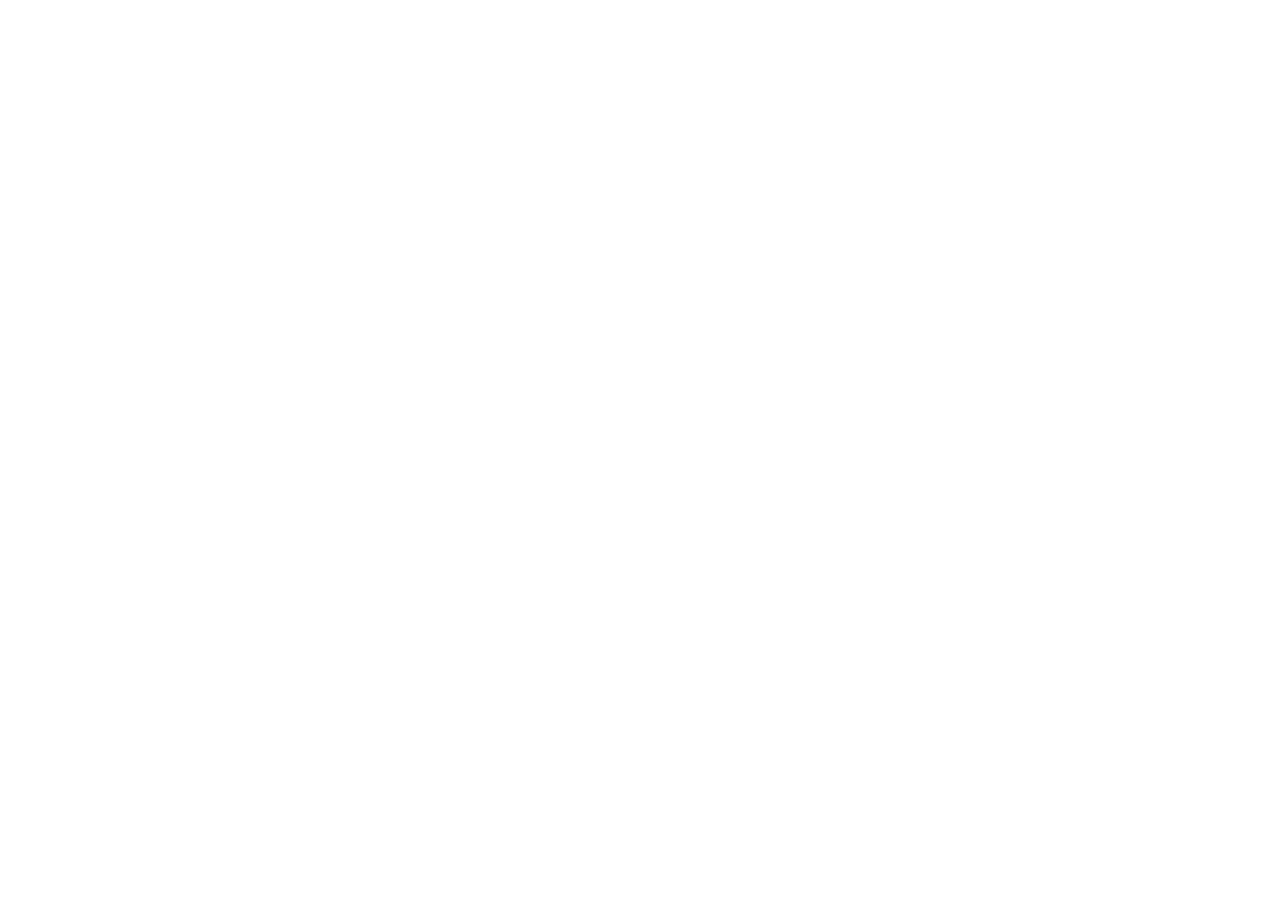
==== src/index.html @ 048a061e "initial commit" ====
<!DOCTYPE html>
<html lang="en">

<head>
    <meta charset="UTF-8">
    <meta http-equiv="X-UA-Compatible" content="IE=edge">
    <meta name="viewport" content="width=device-width, initial-scale=1.0">
    <title>Welcome To twitter</title>
</head>

<body>

</body>

</html>
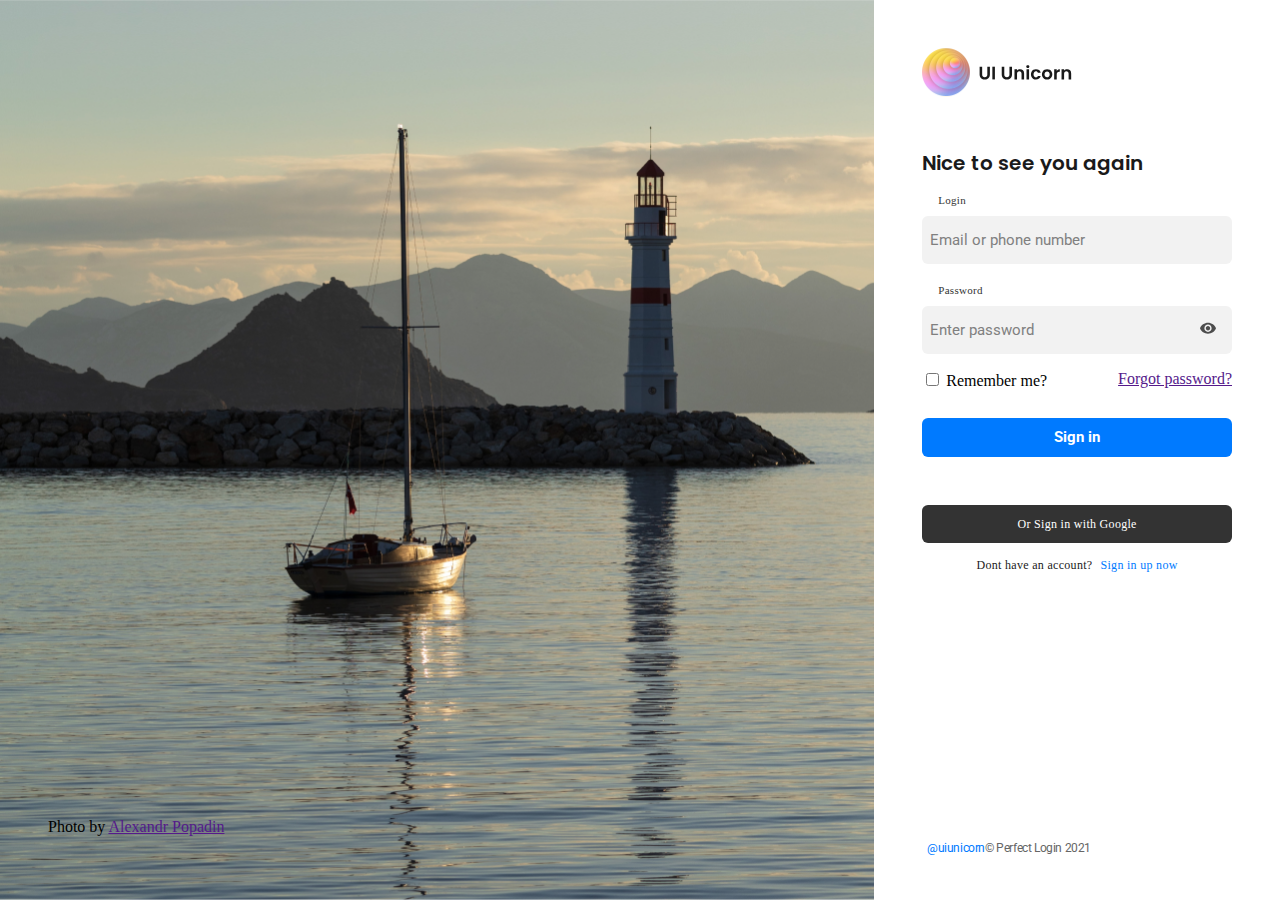
==== commit e6a8f43b: "mobile" ====
--- a/src/index.html
+++ b/src/index.html
@@ -5,11 +5,78 @@
     <meta charset="UTF-8">
     <meta http-equiv="X-UA-Compatible" content="IE=edge">
     <meta name="viewport" content="width=device-width, initial-scale=1.0">
-    <title>Welcome To twitter</title>
+    <title>Welcome To Unicorn Auth Page</title>
+    <link rel="stylesheet" href="style.css">
 </head>
 
 <body>
 
+    <div id="main-container">
+        <section id="left">
+            <div class="photo-copyright">
+                <p class="dicclaimer">Photo by <span> <a href="">Alexandr Popadin</a></span></p>
+            </div>
+        </section>
+
+        <section id="right">
+            <div id="right-wrapper">
+
+
+                <div class="header">
+                    <div>
+                        <img src="../resources/UI-Unicorn-Logo.svg" alt="">
+                    </div>
+                </div>
+
+                <h1>Nice to see you again</h1>
+
+                <form action="">
+                    <div class="form-text-input">
+                        <label for="">Login</label>
+                        <input type="text" id="email-phone" class="text-input form-primary-box" placeholder="Email or phone number">
+                    </div>
+
+                    <div class="form-text-input">
+                        <label for="">Password</label>
+                        <input type="password" id="password" class="text-input form-primary-box" placeholder="Enter password">
+                        <img class="password-toggle-eye" src="../resources/Login-Icons.svg" alt="">
+                    </div>
+
+                    <div class="extra-links">
+                        <div class="checkbox-input">
+                            <div>
+                                <input type="checkbox" id="round-checkbox" class="chekbox round">
+                                <label for="round-checkbox">Remember&nbsp;me?</label>
+                            </div>
+                            <a href="" class="forgot-password">Forgot password?</a>
+                        </div>
+                    </div>
+
+                    <button id="signin-btn" type="submit" class="primary-btn">Sign in</button>
+                    <button id="signin-google-btn" type="submit" class="primary-btn">Or Sign in with Google</button>
+                </form>
+
+                <div class="form-footer">
+                    <p>Dont have an account?</p>
+
+                    <a href="">Sign in up now</a>
+                </div>
+
+                <div class="page-bottom">
+                    <footer>
+                        <div class="footer-logo">
+                            <img src="../resources/Figma.png" alt="">
+                            <a href="">@uiunicorn</a>
+                        </div>
+
+                        <div class="footer-copyright">
+                            <p>&copy; Perfect Login 2021</p>
+                        </div>
+                    </footer>
+                </div>
+
+        </section>
+        </div>
 </body>
 
 </html>--- a/src/style.css
+++ b/src/style.css
@@ -0,0 +1,284 @@
+@import url('https://fonts.googleapis.com/css2?family=Montserrat:ital,wght@0,100;0,200;0,300;0,400;0,500;0,600;0,700;0,800;0,900;1,100;1,200;1,300;1,400;1,500;1,600;1,700;1,800&family=Nunito+Sans:opsz,wght@6..12,300&family=Poppins:ital,wght@0,100;0,200;0,300;0,400;0,500;0,600;0,700;0,800;1,100;1,200&family=Roboto:ital,wght@0,100;0,300;0,700;1,100;1,300&display=swap');
+body {
+    margin: 0 0 0 0;
+}
+
+* {
+    box-sizing: border-box;
+}
+
+#main-container {
+    display: flex;
+    flex-direction: row;
+    /* justify-content: center; */
+    /* align-items: flex-end; */
+    width: 100vw;
+    height: 100vh;
+}
+
+#left {
+    display: flex;
+    flex-direction: column;
+    justify-content: flex-end;
+    align-items: flex-start;
+    flex: 683;
+    height: 100vh;
+    background: url("../resources/banner.png") no-repeat;
+    background-size: 100vw auto;
+    background-size: cover;
+    align-self: flex-end;
+}
+
+#left .photo-copyright {
+    margin: auto auto 3rem 3rem;
+}
+
+@media(max-width: 768px) {
+    #left {
+        display: none;
+    }
+}
+
+
+/* Right */
+
+#right {
+    flex: 317;
+    width: 100%;
+}
+
+#right #right-wrapper {
+    display: block;
+    width: 100%;
+    height: 100%;
+    padding: 3rem 3rem 3rem 3rem;
+}
+
+.header {
+    margin-top: 0;
+    margin-left: 0;
+    width: 100%;
+}
+
+h1 {
+    margin-top: 3rem;
+    align-self: stretch;
+    color: var(--black-9001-a-1-a-1-a, #1A1A1A);
+    font-feature-settings: 'clig' off, 'liga' off;
+    font-family: Poppins;
+    font-size: 20px;
+    font-style: normal;
+    font-weight: 600;
+    line-height: 28px;
+}
+
+.form-text-input {
+    position: relative;
+    width: 100%;
+    display: inline-block;
+}
+
+.form-text-input label {
+    color: var(--black-800333333, #333);
+    font-feature-settings: 'clig' off, 'liga' off;
+    /* Hint-Placeholder */
+    font-family: SF Pro Display;
+    font-size: 11px;
+    font-style: normal;
+    font-weight: 400;
+    line-height: 12px;
+    /* 109.091% */
+    letter-spacing: 0.3px;
+    padding: 0 1rem;
+}
+
+.form-text-input input {
+    width: 100%;
+    padding: 0.5rem;
+    height: 3rem;
+    border-radius: 6px;
+    border: none;
+    background-color: #F2F2F2;
+    margin-bottom: 1rem;
+    margin-top: 0.5rem;
+}
+
+input#password {}
+
+ ::placeholder {
+    color: var(--black-500808080, #808080);
+    font-feature-settings: 'clig' off, 'liga' off;
+    /* Placeholder-Value */
+    font-family: Roboto;
+    font-size: 15px;
+    font-style: normal;
+    font-weight: 400;
+    line-height: 20px;
+    /* 133.333% */
+}
+
+input#password {}
+
+.password-toggle-eye {
+    position: absolute;
+    background-size: 20px auto;
+    right: 1rem;
+    top: 2.5rem;
+    width: 1rem;
+    cursor: pointer;
+}
+
+.checkbox-input {
+    width: 100%;
+}
+
+.extra-links {
+    margin-bottom: 2rem;
+}
+
+.checkbox-input>div {
+    float: left;
+    width: 50%;
+}
+
+.checkbox-input a {
+    float: right;
+}
+
+.primary-btn {
+    clear: both;
+    display: block;
+    width: 100%;
+    border: none;
+    line-height: 1.15rem;
+    font-weight: 400;
+    font-style: normal;
+}
+
+button#signin-btn {
+    padding: 0.625rem 1.6rem;
+    margin-bottom: 2rem;
+    margin-top: 3rem;
+    border-radius: 6px;
+    background: #007AFF;
+    color: var(--white-ffffff, #FFF);
+    font-weight: 700;
+    /* Button-label */
+    font-family: Roboto;
+    font-size: 0.9375rem;
+    /* 133.333% */
+}
+
+button#signin-google-btn {
+    padding: 0.625rem 1.6rem;
+    margin-top: 3rem;
+    border-radius: 6px;
+    background: var(--black-800333333, #333);
+    color: white;
+    /* Checkbox */
+    font-family: SF Pro Display;
+    font-size: 0.75rem;
+    font-weight: 400;
+    /* 166.667% */
+    letter-spacing: 0.3px;
+}
+
+.form-footer {
+    display: flex;
+    flex-direction: row;
+    flex-wrap: nowrap;
+    margin-top: 0.75rem;
+    font-size: 0.75rem;
+    justify-content: center;
+}
+
+.form-footer p {
+    display: flex;
+    flex-direction: column;
+    margin-top: 0;
+    color: var(--black-9001-a-1-a-1-a, #1A1A1A);
+    font-feature-settings: 'clig' off, 'liga' off;
+    /* Checkbox */
+    font-family: SF Pro Display;
+    font-size: 12px;
+    font-style: normal;
+    font-weight: 400;
+    line-height: 20px;
+    /* 166.667% */
+    letter-spacing: 0.3px;
+}
+
+.form-footer a {
+    text-decoration: none;
+    color: var(--system-blue-007-aff, #007AFF);
+    font-feature-settings: 'clig' off, 'liga' off;
+    /* Checkbox */
+    font-family: SF Pro Display;
+    font-size: 12px;
+    font-style: normal;
+    font-weight: 400;
+    line-height: 20px;
+    /* 166.667% */
+    letter-spacing: 0.3px;
+    padding-left: 0.5rem;
+}
+
+footer {
+    display: flex;
+    width: 100%;
+    justify-content: space-between;
+}
+
+footer .footer-logo img {
+    float: left;
+}
+
+footer .footer-logo a {
+    float: left;
+    text-decoration: none;
+    color: var(--system-blue-007-aff, #007AFF);
+    font-feature-settings: 'clig' off, 'liga' off;
+    font-family: Roboto;
+    font-size: 12px;
+    font-style: normal;
+    font-weight: 400;
+    line-height: 16px;
+    /* 133.333% */
+    letter-spacing: -0.4px;
+    margin-top: 0.3rem;
+    margin-left: 0.3rem;
+}
+
+footer .footer-copyright p {
+    color: #666;
+    font-feature-settings: 'clig' off, 'liga' off;
+    font-family: Roboto;
+    font-size: 12px;
+    font-style: normal;
+    font-weight: 400;
+    line-height: 16px;
+    /* 133.333% */
+    letter-spacing: -0.4px;
+    margin-top: 0.3rem;
+    align-self: flex-end;
+}
+
+footer .footer-copyright {
+    flex: 1;
+    display: flex;
+    flex-direction: column;
+    justify-content: flex-end;
+}
+
+.page-bottom {
+    position: absolute;
+    bottom: 2rem;
+}
+
+@media(max-width:768px) {
+    .header {
+        position: absolute;
+        bottom: 10rem;
+        padding-left: 20%;
+    }
+}